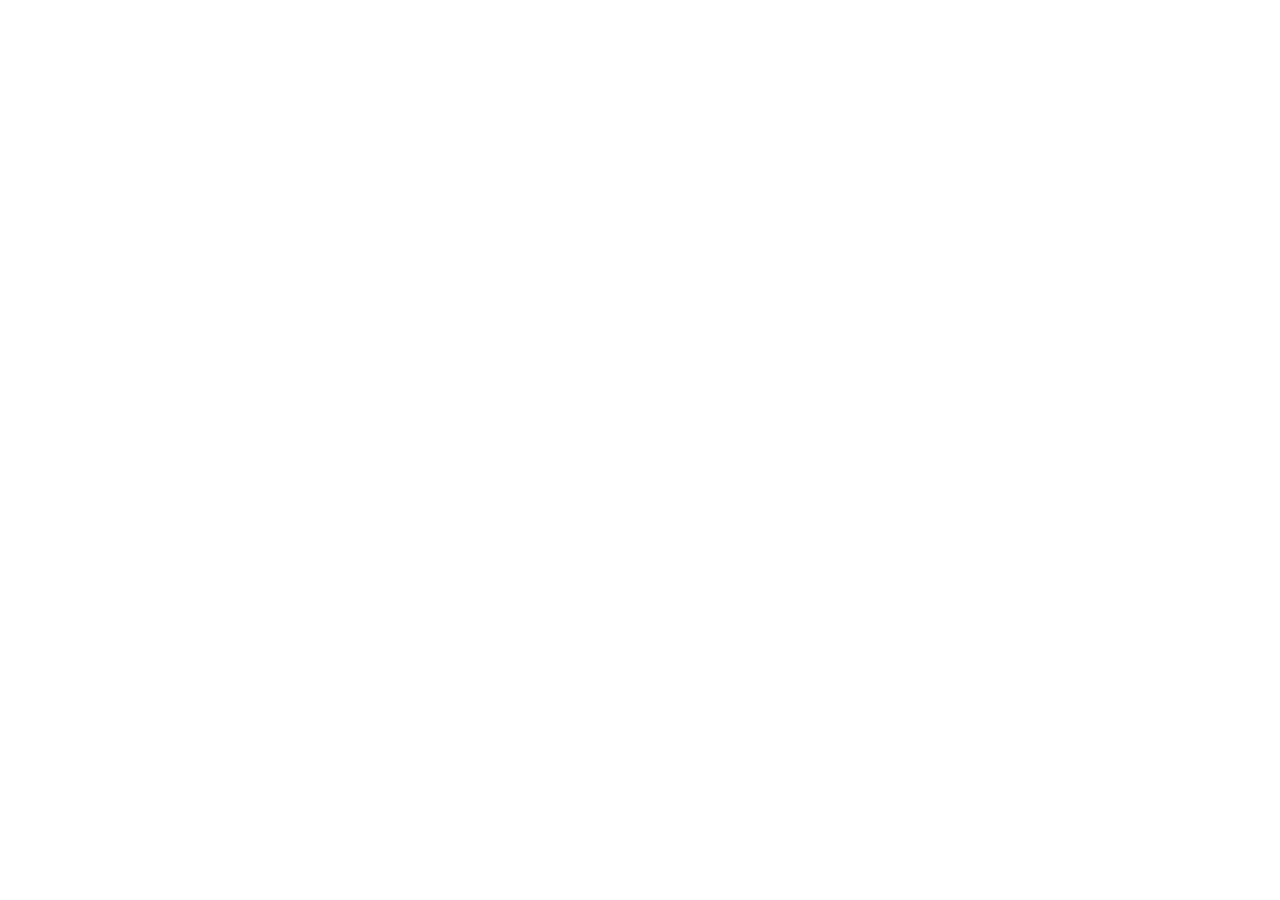
==== index.html @ 61bdd254 "Create index.html" ====
<!DOCTYPE html>
<html lang="en">
<head>
  <meta charset="UTF-8">
  <meta name="viewport" content="width=device-width, initial-scale=1.0">
  <title>Natalia Tereshchenko Portfolio</title>
  
  <!-- React + ReactDOM -->
  <script src="https://unpkg.com/react@18/umd/react.development.js" crossorigin></script>
  <script src="https://unpkg.com/react-dom@18/umd/react-dom.development.js" crossorigin></script>

  <!-- Babel для JSX -->
  <script src="https://unpkg.com/@babel/standalone/babel.min.js"></script>

  <!-- Tailwind -->
  <script src="https://cdn.tailwindcss.com"></script>

  <!-- Шрифт -->
  <link href="https://fonts.googleapis.com/css2?family=Orbitron:wght@700&display=swap" rel="stylesheet">
</head>
<body class="bg-black text-white">
  <div id="root"></div>

  <script type="text/babel">
    const { useState } = React;

    const portfolioData = {
      hero: {
        title: "Natalia",
        videoUrl: "", // можна вставити свій mp4 файл або залишити пустим
        description: "Junior AI Specialist | Prompt Engineer | Digital Content Creator"
      },
      featuredProjects: [
        {
          id: "ai-images",
          title: "AI Image Creation",
          description: "Created 50+ AI-generated images for Instagram and Threads.",
          posterUrl: "https://placehold.co/200x300", // заміни на своє
          details: "Produced visuals with MidJourney and OpenArt.ai."
        }
      ],
      contact: [
        {
          id: "email",
          title: "Email",
          description: "nata160589@gmail.com",
          link: "mailto:nata160589@gmail.com"
        },
        {
          id: "telegram",
          title: "Telegram",
          description: "@NaTa30LiA",
          link: "https://t.me/NaTa30LiA"
        },
        {
          id: "github",
          title: "GitHub",
          description: "Мій репозиторій з проектами",
          link: "https://github.com/naTa160589/natalia-tereshchenko-portfolio"
        }
      ]
    };

    const Poster = ({ item, onClick }) => (
      <div
        className="relative w-48 h-72 mx-2 cursor-pointer transform hover:scale-105 transition-transform duration-300"
        onClick={() => onClick(item)}
      >
        <img src={item.posterUrl} alt={item.title} className="w-full h-full object-cover rounded-lg border-2 border-cyan-400" />
        <div className="absolute bottom-0 w-full bg-black bg-opacity-70 text-cyan-400 text-center py-2 font-['Orbitron'] text-sm">
          {item.title}
        </div>
      </div>
    );

    const ProjectPopup = ({ item, onClose }) => (
      <div className="fixed inset-0 bg-black bg-opacity-75 flex items-center justify-center z-50">
        <div className="bg-gray-900 p-6 rounded-lg w-11/12 md:w-1/2 text-white relative">
          <button onClick={onClose} className="absolute top-4 right-4 text-2xl text-cyan-400">×</button>
          <h2 className="text-2xl font-['Orbitron'] text-cyan-400 mb-4">{item.title}</h2>
          <p className="mb-4 text-gray-300">{item.description}</p>
          {item.details && <p className="mb-4 text-gray-400">{item.details}</p>}
          {item.link && (
            <a href={item.link} className="text-cyan-400 underline font-bold" target="_blank" rel="noopener noreferrer">
              Visit
            </a>
          )}
        </div>
      </div>
    );

    const Portfolio = () => {
      const [selectedItem, setSelectedItem] = useState(null);
      const [data] = useState(portfolioData);

      return (
        <div>
          {/* Hero */}
          <div className="h-screen flex items-center justify-center bg-gradient-to-b from-gray-900 to-black">
            <div className="text-center">
              <h1 className="text-5xl md:text-7xl font-['Orbitron'] text-cyan-400 drop-shadow-lg">
                {data.hero.title}
              </h1>
              <p className="text-xl md:text-2xl mt-4 text-gray-300">{data.hero.description}</p>
            </div>
          </div>

          {/* Featured */}
          <div className="py-8 px-4">
            <h2 className="text-3xl font-['Orbitron'] text-cyan-400 mb-4">Featured Projects</h2>
            <div className="flex overflow-x-auto pb-4">
              {data.featuredProjects.map(item => (
                <Poster key={item.id} item={item} onClick={setSelectedItem} />
              ))}
            </div>
          </div>

          {/* Contacts */}
          <div className="py-8 px-4 bg-gray-900">
            <h2 className="text-3xl font-['Orbitron'] text-cyan-400 mb-4">Contact Me</h2>
            <div className="flex overflow-x-auto pb-4">
              {data.contact.map(item => (
                <Poster key={item.id} item={item} onClick={setSelectedItem} />
              ))}
            </div>
          </div>

          {/* Popup */}
          {selectedItem && <ProjectPopup item={selectedItem} onClose={() => setSelectedItem(null)} />}
        </div>
      );
    };

    ReactDOM.createRoot(document.getElementById("root")).render(<Portfolio />);
  </script>
</body>
</html>
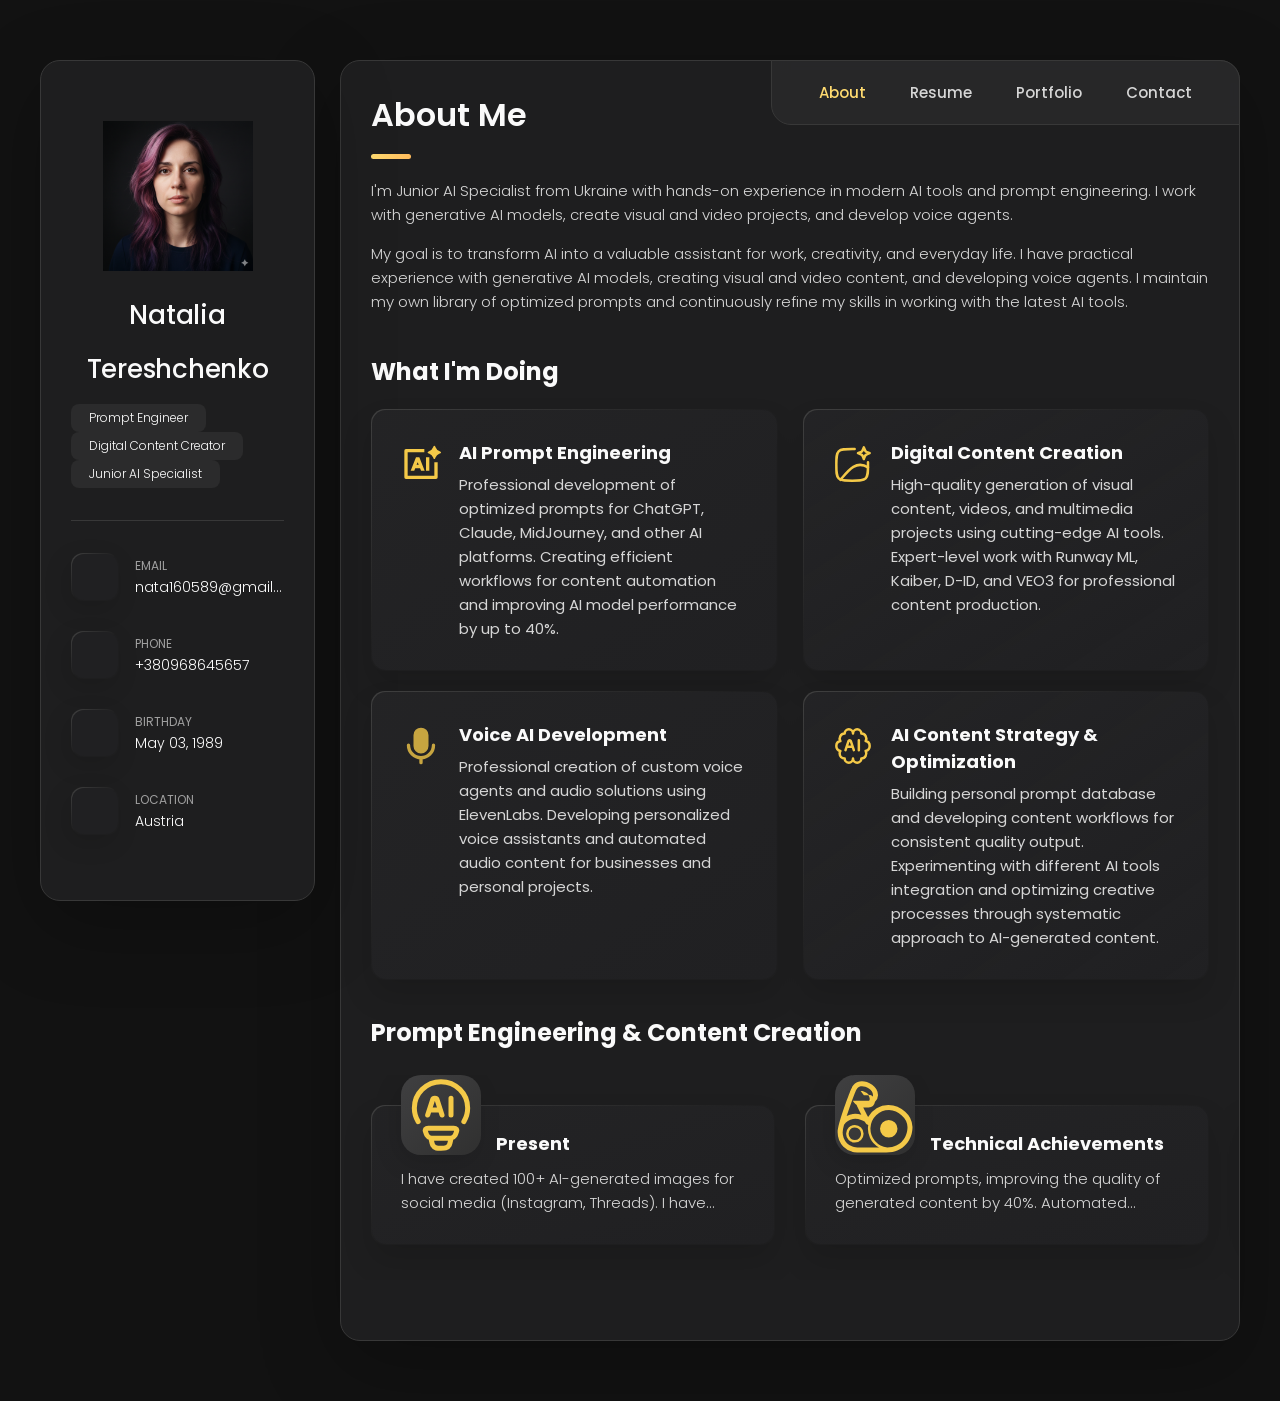
==== commit 512ac42b: "Add files via upload" ====
--- a/index.html
+++ b/index.html
@@ -1,137 +1,895 @@
 <!DOCTYPE html>
 <html lang="en">
+
 <head>
   <meta charset="UTF-8">
+  <meta http-equiv="X-UA-Compatible" content="IE=edge">
   <meta name="viewport" content="width=device-width, initial-scale=1.0">
-  <title>Natalia Tereshchenko Portfolio</title>
-  
-  <!-- React + ReactDOM -->
-  <script src="https://unpkg.com/react@18/umd/react.development.js" crossorigin></script>
-  <script src="https://unpkg.com/react-dom@18/umd/react-dom.development.js" crossorigin></script>
-
-  <!-- Babel для JSX -->
-  <script src="https://unpkg.com/@babel/standalone/babel.min.js"></script>
-
-  <!-- Tailwind -->
-  <script src="https://cdn.tailwindcss.com"></script>
-
-  <!-- Шрифт -->
-  <link href="https://fonts.googleapis.com/css2?family=Orbitron:wght@700&display=swap" rel="stylesheet">
+  <title>vCard - Personal Portfolio</title>
+
+  <!--
+    - favicon
+  -->
+  <link rel="shortcut icon" href="./assets/images/logo.ico" type="image/x-icon">
+
+  <!--
+    - custom css link
+  -->
+  <link rel="stylesheet" href="./assets/css/style.css">
+
+  <!--
+    - google font link
+  -->
+  <link rel="preconnect" href="https://fonts.googleapis.com">
+  <link rel="preconnect" href="https://fonts.gstatic.com" crossorigin>
+  <link href="https://fonts.googleapis.com/css2?family=Poppins:wght@300;400;500;600&display=swap" rel="stylesheet">
 </head>
-<body class="bg-black text-white">
-  <div id="root"></div>
-
-  <script type="text/babel">
-    const { useState } = React;
-
-    const portfolioData = {
-      hero: {
-        title: "Natalia",
-        videoUrl: "", // можна вставити свій mp4 файл або залишити пустим
-        description: "Junior AI Specialist | Prompt Engineer | Digital Content Creator"
-      },
-      featuredProjects: [
-        {
-          id: "ai-images",
-          title: "AI Image Creation",
-          description: "Created 50+ AI-generated images for Instagram and Threads.",
-          posterUrl: "https://placehold.co/200x300", // заміни на своє
-          details: "Produced visuals with MidJourney and OpenArt.ai."
+
+<body>
+
+  <!--
+    - #MAIN
+  -->
+
+  <main>
+
+    <!--
+      - #SIDEBAR
+    -->
+
+    <aside class="sidebar" data-sidebar>
+
+      <div class="sidebar-info">
+
+        <figure class="avatar-box">
+          <img src="./assets/images/my-avatar.png" alt="Richard hanrick" width="80">
+        </figure>
+
+        <div class="info-content">
+          <h1 class="name" title="Natalia Tereshchenko">Natalia</h1>
+
+        <h1 class="name" title="Natalia Tereshchenko">Tereshchenko</h1>
+
+          <p class="title" style="display: inline-block; margin-right: 20px;">Prompt Engineer</p>
+          <p class="title" style="display: inline-block; margin-right: 20px;">Digital Content Creator</p>
+          <p class="title" style="display: inline-block; margin-right: 20px;">Junior AI Specialist</p>
+        </div>
+
+        <button class="info_more-btn" data-sidebar-btn>
+          <span>Show Contacts</span>
+
+          <ion-icon name="chevron-down"></ion-icon>
+        </button>
+
+      </div>
+
+      <div class="sidebar-info_more">
+
+        <div class="separator"></div>
+
+        <ul class="contacts-list">
+
+          <li class="contact-item">
+
+            <div class="icon-box">
+              <ion-icon name="mail-outline"></ion-icon>
+            </div>
+
+            <div class="contact-info">
+              <p class="contact-title">Email</p>
+
+              <a href="mailto:richard@example.com" class="contact-link">nata160589@gmail.com</a>
+            </div>
+
+          </li>
+
+          <li class="contact-item">
+
+            <div class="icon-box">
+              <ion-icon name="phone-portrait-outline"></ion-icon>
+            </div>
+
+            <div class="contact-info">
+              <p class="contact-title">Phone</p>
+
+              <a href="tel:+12133522795" class="contact-link">+380968645657</a>
+            </div>
+
+          </li>
+
+          <li class="contact-item">
+
+            <div class="icon-box">
+              <ion-icon name="calendar-outline"></ion-icon>
+            </div>
+
+            <div class="contact-info">
+              <p class="contact-title">Birthday</p>
+
+              <time datetime="1982-06-23">May 03, 1989</time>
+            </div>
+
+          </li>
+
+          <li class="contact-item">
+
+            <div class="icon-box">
+              <ion-icon name="location-outline"></ion-icon>
+            </div>
+
+            <div class="contact-info">
+              <p class="contact-title">Location</p>
+
+              <address>Austria</address>
+            </div>
+
+          </li>
+
+        </ul>
+
+        <div class="separator"></div>
+
+        <ul class="social-list">
+
+          <li class="social-item">
+            <a href="https://github.com/naTa160589/natalia-tereshchenko-portfolio" class="social-link" target="_blank">
+              <ion-icon name="logo-github"></ion-icon>
+            </a>
+          </li>
+
+          <li class="social-item">
+            <a href="https://linkedin.com/in/наталя-терещенко-1672b929a" class="social-link" target="_blank">
+              <ion-icon name="logo-linkedin"></ion-icon>
+            </a>
+          </li>
+
+          <li class="social-item">
+            <a href="https://www.instagram.com/natasha180572/?hl=uk" class="social-link" target="_blank">
+              <ion-icon name="logo-instagram"></ion-icon>
+            </a>
+          </li>
+
+        </ul>
+
+      </div>
+
+    </aside>
+
+
+
+
+
+    <!--
+      - #main-content
+    -->
+
+    <div class="main-content">
+
+      <!--
+        - #NAVBAR
+      -->
+
+      <nav class="navbar">
+
+        <ul class="navbar-list">
+
+          <li class="navbar-item">
+            <button class="navbar-link  active" data-nav-link>About</button>
+          </li>
+
+          <li class="navbar-item">
+            <button class="navbar-link" data-nav-link>Resume</button>
+          </li>
+
+          <li class="navbar-item">
+            <button class="navbar-link" data-nav-link>Portfolio</button>
+          </li>
+
+          <li class="navbar-item">
+            <button class="navbar-link" data-nav-link>Contact</button>
+          </li>
+
+        </ul>
+
+      </nav>
+
+
+
+
+
+      <!--
+        - #ABOUT
+      -->
+
+      <article class="about  active" data-page="about">
+
+        <header>
+          <h2 class="h2 article-title">About me</h2>
+        </header>
+
+        <section class="about-text">
+          <p>
+            I'm Junior AI Specialist from Ukraine with hands-on experience in modern AI tools and prompt engineering.
+            I work with generative AI models, create visual and video projects, and develop voice agents.
+          </p>
+
+          <p>
+            My goal is to transform AI into a valuable assistant for work, creativity, and everyday life.
+            I have practical experience with generative AI models, creating visual and video content, 
+            and developing voice agents.
+            I maintain my own library of optimized prompts and continuously refine my skills in working with the latest AI tools.
+          </p>
+        </section>
+
+
+        <!--
+          - service
+        -->
+
+        <section class="service">
+
+          <h3 class="h3 service-title">What i'm doing</h3>
+
+          <ul class="service-list">
+
+            <li class="service-item">
+
+              <div class="service-icon-box">
+                <img src="./assets/images/ai-generate-2.svg
+                " alt="design icon" width="40">
+              </div>
+
+              <div class="service-content-box">
+                <h4 class="h4 service-item-title">AI Prompt Engineering</h4>
+
+                <p class="service-item-text">
+                  Professional development of optimized prompts for ChatGPT, 
+                  Claude, MidJourney, and other AI platforms. 
+                  Creating efficient workflows for content automation 
+                  and improving AI model performance by up to 40%.
+                </p>
+              </div>
+
+            </li>
+
+            <li class="service-item">
+
+              <div class="service-icon-box">
+                <img src="./assets/images/ai-image.svg" alt="ph:cpu icon" width="40">
+              </div>  
+              <!--
+          - nado
+        -->
+
+              <div class="service-content-box">
+                <h4 class="h4 service-item-title">Digital Content Creation</h4>
+
+                <p class="service-item-text">
+                  High-quality generation of visual content, videos, 
+                  and multimedia projects using cutting-edge AI tools. 
+                  Expert-level work with Runway ML, Kaiber, D-ID, 
+                  and VEO3 for professional content production.
+                </p>
+              </div>
+
+            </li>
+
+            <li class="service-item">
+
+              <div class="service-icon-box">
+                <img src="./assets/images/voice.svg" alt="Voice icon" width="40">
+              </div>
+
+              <div class="service-content-box">
+                <h4 class="h4 service-item-title">Voice AI Development</h4>
+
+                <p class="service-item-text">
+                  Professional creation of custom voice agents and 
+                  audio solutions using ElevenLabs. 
+                  Developing personalized voice assistants and
+                   automated audio content for businesses and personal projects.
+                </p>
+              </div>
+
+            </li>
+
+            <li class="service-item">
+
+              <div class="service-icon-box">
+                <img src="./assets/images/ai-brain-03.svg" alt="camera icon" width="40">
+              </div>
+
+              <div class="service-content-box">
+                <h4 class="h4 service-item-title">AI Content Strategy & Optimization</h4>
+
+                <p class="service-item-text">
+                  Building personal prompt database and developing content workflows 
+                  for consistent quality output. Experimenting with different 
+                  AI tools integration and optimizing creative processes 
+                  through systematic approach to AI-generated content.
+                </p>
+              </div>
+
+            </li>
+
+          </ul>
+
+        </section>
+
+
+        <!--
+          - testimonials
+        -->
+
+        <section class="testimonials">
+
+          <h3 class="h3 testimonials-title">Prompt Engineering & Content Creation</h3>
+
+          <ul class="testimonials-list has-scrollbar">
+
+            <li class="testimonials-item">
+              <div class="content-card" data-testimonials-item>
+
+                <figure class="testimonials-avatar-box">
+                  <img src="./assets/images/ai-innovation-02.svg" alt="Present" width="60" data-testimonials-avatar>
+                </figure>
+
+                <h4 class="h4 testimonials-item-title" data-testimonials-title>Present</h4>
+
+                <div class="testimonials-text" data-testimonials-text>
+                  <p>
+                    I have created 100+ AI-generated images for social media (Instagram, Threads).
+                    I have developed 10+ video projects using OpenArt.ai, Runway, and VEO3.
+                    I have worked on experimental projects such as realistic photo animation with D-ID, Heygen, and Runway.
+                    I have built 5+ personalized voice assistants with ElevenLabs.
+                    I have organized a structured library of 50+ optimized prompts for various purposes.
+                  </p>
+                </div>
+
+              </div>
+            </li>
+
+            <li class="testimonials-item">
+              <div class="content-card" data-testimonials-item>
+
+                <figure class="testimonials-avatar-box">
+                  <img src="./assets/images/mechanical-arm.svg" alt="Technical Achievements" width="60" data-testimonials-avatar>
+                </figure>
+
+                <h4 class="h4 testimonials-item-title" data-testimonials-title>Technical Achievements</h4>
+
+                <div class="testimonials-text" data-testimonials-text>
+                  <p>
+                    Optimized prompts, improving the quality of generated content by 40%.
+                    Automated content creation processes, reducing production time by 60%.
+                    Developed a workflow for large-scale visual content production.
+                  </p>
+                </div>
+
+              </div>
+            </li>
+
+            <li class="testimonials-item">
+              <div class="content-card" data-testimonials-item>
+
+                <figure class="testimonials-avatar-box">
+                  <img src="./assets/images/key-minimalistic-square-linear.svg" alt="Key Achievements" width="60" data-testimonials-avatar>
+                </figure>
+
+                <h4 class="h4 testimonials-item-title" data-testimonials-title>Key Achievements</h4>
+
+                <div class="testimonials-text" data-testimonials-text>
+                  <p>
+                    Built a personal AI portfolio with a full development cycle on GitHub.
+                    Mastered 15+ AI tools for multimedia content generation.
+                    Successfully completed courses in Prompt Engineering and AI.
+                    Improved productivity by designing a daily AI workflow (1–2 hours per day).
+                    Developed expertise in creating high-quality content for digital platforms.
+                  </p>
+                </div>
+
+              </div>
+            </li>
+
+            
+   <!--
+          - testimonials modal
+        -->
+
+        <div class="modal-container" data-modal-container>
+
+          <div class="overlay" data-overlay></div>
+
+          <section class="testimonials-modal">
+
+            <button class="modal-close-btn" data-modal-close-btn>
+              <ion-icon name="close-outline"></ion-icon>
+            </button>
+
+            <div class="modal-img-wrapper">
+              <figure class="modal-avatar-box">
+                <img src="./assets/images/avatar-1.png" alt="Daniel lewis" width="80" data-modal-img>
+              </figure>
+
+            </div>
+
+            <div class="modal-content">
+
+              <h4 class="h3 modal-title" data-modal-title>Daniel lewis</h4>
+
+              <time datetime="2025-06-11">27 September, 2025</time>
+
+              <div data-modal-text>
+                <p>
+                  Richard was hired to create a corporate identity. We were very pleased with the work done. She has a
+                  lot of experience
+                  and is very concerned about the needs of client. Lorem ipsum dolor sit amet, ullamcous cididt
+                  consectetur adipiscing
+                  elit, seds do et eiusmod tempor incididunt ut laborels dolore magnarels alia.
+                </p>
+              </div>
+
+            </div>
+
+          </section>
+
+        </div>
+        <!--
+          - clients
+        -->
+
+
+      </article>
+
+
+
+
+
+      <!--
+        - #RESUME
+      -->
+
+      <article class="resume" data-page="resume">
+
+        <header>
+          <h2 class="h2 article-title">Resume</h2>
+        </header>
+
+        <section class="timeline">
+
+          <div class="title-wrapper">
+            <div class="icon-box">
+              <ion-icon name="book-outline"></ion-icon>
+            </div>
+
+            <h3 class="h3">Education</h3>
+          </div>
+
+          <ol class="timeline-list">
+
+            <li class="timeline-item">
+
+              <h4 class="h4 timeline-item-title">Zaporizhzhia National University</h4>
+
+              <span>23.12.2023</span>
+
+              <p class="timeline-text">
+                Accountind and taxation
+              </p>
+
+            </li>
+
+            <li class="timeline-item">
+
+              <h4 class="h4 timeline-item-title">Zaporizhzhia National University</h4>
+
+              <span>23.12.2023</span>
+
+              <p class="timeline-text">
+                Master's
+                Accountind and taxation
+              </p>
+
+            </li>
+
+            <li class="timeline-item">
+
+              <h4 class="h4 timeline-item-title">Beetroot Academy</h4>
+
+              <span>22.10.2023</span>
+
+              <p class="timeline-text">
+                successfully completed the course
+                QA manual
+              </p>
+
+            </li>
+
+          </ol>
+
+        </section>
+
+        <section class="timeline">
+
+          <div class="title-wrapper">
+            <div class="icon-box">
+              <ion-icon name="book-outline"></ion-icon>
+            </div>
+
+            <h3 class="h3">Experience</h3>
+          </div>
+
+          <ol class="timeline-list">
+
+            <li class="timeline-item">
+
+              <h4 class="h4 timeline-item-title">Junior AI Specialist </h4>
+
+              <span>2025 — Present</span>
+
+              <p class="timeline-text">
+               Junior AI Specialist .
+              </p>
+
+            </li>
+
+          </ol>
+
+        </section>
+
+        <section class="skill">
+
+          <h3 class="h3 skills-title">My skills</h3>
+
+          <ul class="skills-list content-card">
+
+            <li class="skills-item">
+
+              <div class="title-wrapper">
+                <h5 class="h5">AI Prompt Engineering</h5>
+                <data value="80">70%</data>
+              </div>
+
+              <div class="skill-progress-bg">
+                <div class="skill-progress-fill" style="width: 80%;"></div>
+              </div>
+
+            </li>
+
+            <li class="skills-item">
+
+              <div class="title-wrapper">
+                <h5 class="h5">Content Creation</h5>
+                <data value="70">75%</data>
+              </div>
+
+              <div class="skill-progress-bg">
+                <div class="skill-progress-fill" style="width: 70%;"></div>
+              </div>
+
+            </li>
+
+            <li class="skills-item">
+
+              <div class="title-wrapper">
+                <h5 class="h5">Voice AI Development</h5>
+                <data value="90">65%</data>
+              </div>
+
+              <div class="skill-progress-bg">
+                <div class="skill-progress-fill" style="width: 90%;"></div>
+              </div>
+
+            </li>
+
+            <li class="skills-item">
+
+              <div class="title-wrapper">
+                <h5 class="h5">Digital Design</h5>
+                <data value="50">50%</data>
+              </div>
+
+              <div class="skill-progress-bg">
+                <div class="skill-progress-fill" style="width: 50%;"></div>
+              </div>
+
+            </li>
+
+          </ul>
+
+        </section>
+
+      </article>
+
+
+
+
+
+      <!--
+        - #PORTFOLIO
+      -->
+
+      <article class="portfolio" data-page="portfolio">
+
+        
+
+            <li class="filter-item">
+              <button>MY WORKS</button>
+            </li>
+
+        
+          </ul>
+
+          <div class="filter-select-box">
+
+            <button class="filter-select" data-select>
+
+              <div class="select-value" data-selecct-value>Select category</div>
+
+              <div class="select-icon">
+                <ion-icon name="chevron-down"></ion-icon>
+              
+
+            </button>
+
+            
+
+          </div>
+
+          <ul class="project-list">
+
+           <li class="project-item active" data-filter-item data-category="AI Photo">
+  <a href="https://drive.google.com/drive/folders/13F8Ie6VrntmXqCB8g7lSoMMgyoDs6QFp?usp=sharing" 
+     target="_blank" 
+     style="text-decoration: none; color: inherit; display: block;">
+    <figure class="project-img">
+      <div class="project-item-icon-box">
+        <ion-icon name="eye-outline"></ion-icon>
+      </div>
+      <img src="./assets/images/photo-1.png" alt="finance" loading="lazy" style="cursor: pointer;">
+    </figure>
+
+  </a>
+</li>
+
+            
+
+            <li class="project-item active" data-filter-item data-category="web design">
+  <a href="https://drive.google.com/drive/folders/1ds52sO8-rS2fONgGfqepkRtMyznm6nje?usp=sharing" 
+     target="_blank" 
+     style="text-decoration: none; color: inherit; display: block;">
+    <figure class="project-img">
+      <div class="project-item-icon-box">
+        <ion-icon name="eye-outline"></ion-icon>
+      </div>
+      <img src="./assets/images/AI Video-1.png" alt="fundo" loading="lazy" style="cursor: pointer;">
+    </figure>
+    
+  </a>
+</li>
+
+            <li class="project-item active" data-filter-item data-category="voices">
+  <a href="https://elevenlabs.io/app/talk-to?agent_id=agent_5701k48ewg0keb2tvv23xv8twcph" 
+     target="_blank" 
+     style="text-decoration: none; color: inherit; display: block;">
+    <figure class="project-img">
+      <div class="project-item-icon-box">
+        <ion-icon name="eye-outline"></ion-icon>
+      </div>
+      <img src="./assets/images/project-4.png" alt="brawlhalla" loading="lazy" style="cursor: pointer;">
+    </figure>
+    
+  </a>
+</li>
+
+                                 
+
+           <li class="project-item active" data-filter-item data-category="voices">
+  <a href="https://drive.google.com/drive/folders/1ETLnKiXlUEuAIlnDzjCcuPjKBh1drAJK?usp=sharing" 
+     target="_blank" 
+     style="text-decoration: none; color: inherit; display: block;">
+    <figure class="project-img">
+      <div class="project-item-icon-box">
+        <ion-icon name="eye-outline"></ion-icon>
+      </div>
+      <img src="./assets/images/project-8.png" alt="task manager" loading="lazy" style="cursor: pointer;">
+    </figure>
+    
+  </a>
+</li>
+
+            <li class="project-item active" data-filter-item data-category="Other">
+               <span style="cursor: default; pointer-events: none; display: block;">
+
+                 <figure class="project-img" style="cursor: default;">
+                   <img src="./assets/images/Other-1.png" alt="arrival" loading="lazy" 
+                    style="cursor: default; pointer-events: none;">
+
+                 </figure>
+               
+              </span>
+            </li>
+
+          </ul>
+
+        </section>
+
+      </article>
+
+
+
+
+
+      <!--
+        - #CONTACT
+      -->
+
+      <article class="contact" data-page="contact">
+
+  <header>
+    <h2 class="h2 article-title">Contact</h2>
+  </header>
+
+  <section class="contact-info">
+    <h3 class="h3 contact-title">Get in Touch</h3>
+    
+    <ul class="contact-list">
+      <li class="contact-item">
+        <div class="icon-box">
+          <ion-icon name="mail-outline"></ion-icon>
+        </div>
+        <div class="contact-content">
+          <p class="contact-title">Email</p>
+          <a href="mailto:nata160589@gmail.com" class="contact-link">nata160589@gmail.com</a>
+        </div>
+      </li>
+
+      <li class="contact-item">
+        <div class="icon-box">
+          <ion-icon name="paper-plane-outline"></ion-icon>
+        </div>
+        <div class="contact-content">
+          <p class="contact-title">Telegram</p>
+          <a href="https://t.me/NaTa30LiA" class="contact-link" target="_blank">@NaTa30LiA</a>
+        </div>
+      </li>
+
+      <li class="contact-item">
+        <div class="icon-box">
+          <ion-icon name="logo-github"></ion-icon>
+        </div>
+        <div class="contact-content">
+          <p class="contact-title">GitHub</p>
+          <a href="https://github.com/naTa160589/natalia-tereshchenko-portfolio" class="contact-link" target="_blank">
+            Мій репозиторій з проектами
+          </a>
+        </div>
+      </li>
+    </ul>
+  </section>
+
+  <section class="contact-form">
+    <h3 class="h3 form-title">Contact Form</h3>
+
+    <form class="form" data-form id="contact-form">
+        <div class="input-wrapper">
+            <input type="text" name="fullname" class="form-input" placeholder="Full name" required>
+            <input type="email" name="email" class="form-input" placeholder="Email address" required>
+        </div>
+
+        <textarea name="message" class="form-input" placeholder="Your Message" required></textarea>
+
+        <button class="form-btn" type="submit">
+            <ion-icon name="paper-plane"></ion-icon>
+            <span>Send Message</span>
+        </button>
+    </form>
+</section>
+
+<style>
+/* Стилі для підсвітки форми */
+.form-input:focus {
+    outline: none;
+    border-color: #f4c948 !important;
+    box-shadow: 0 0 5px #f4c948 !important;
+}
+
+.form-input:invalid:focus {
+    border-color: #f4c948 !important;
+    box-shadow: 0 0 5px #f4c948 !important;
+}
+
+.form-input:required:valid {
+    border-color: #28a745 !important;
+}
+
+/* Стилі для кнопки */
+.form-btn {
+    background-color: #f4c948 !important;
+    color: #000 !important;
+    border: none !important;
+}
+
+.form-btn:hover {
+    background-color: #e6b800 !important;
+    transform: translateY(-2px);
+}
+
+.form-btn:disabled {
+    background-color: #cccccc !important;
+    cursor: not-allowed;
+}
+</style>
+
+<script>
+// Налаштування Telegram
+const TELEGRAM_BOT_TOKEN = '7994753536:AAGiJmPyTvOkTVIV0AkAhlAXhH3oVtbSFNI'; // ваш токен
+const TELEGRAM_CHAT_ID = '940425506'; // ваш chat ID  ← ОСЬ ТУТ ВСТАВТЕ ВАШЕ ЧИСЛО!
+
+document.getElementById('contact-form').addEventListener('submit', async function(e) {
+    e.preventDefault();
+    
+    const submitBtn = this.querySelector('.form-btn');
+    submitBtn.innerHTML = '<span>Відправка...</span>';
+    submitBtn.disabled = true;
+    
+    const formData = new FormData(this);
+    const message = `
+📧 Нова заявка з сайту:
+
+👤 Ім'я: ${formData.get('fullname')}
+📩 Email: ${formData.get('email')}
+💬 Повідомлення: ${formData.get('message')}
+    `;
+    
+    try {
+        const response = await fetch(`https://api.telegram.org/bot${TELEGRAM_BOT_TOKEN}/sendMessage`, {
+            method: 'POST',
+            headers: {'Content-Type': 'application/json'},
+            body: JSON.stringify({
+                chat_id: TELEGRAM_CHAT_ID,
+                text: message
+            })
+        });
+        
+        const data = await response.json();
+        
+        if (data.ok) {
+            alert('✅ Message sent!');
+            this.reset();
+        } else {
+            throw new Error('Sending error');
         }
-      ],
-      contact: [
-        {
-          id: "email",
-          title: "Email",
-          description: "nata160589@gmail.com",
-          link: "mailto:nata160589@gmail.com"
-        },
-        {
-          id: "telegram",
-          title: "Telegram",
-          description: "@NaTa30LiA",
-          link: "https://t.me/NaTa30LiA"
-        },
-        {
-          id: "github",
-          title: "GitHub",
-          description: "Мій репозиторій з проектами",
-          link: "https://github.com/naTa160589/natalia-tereshchenko-portfolio"
-        }
-      ]
-    };
-
-    const Poster = ({ item, onClick }) => (
-      <div
-        className="relative w-48 h-72 mx-2 cursor-pointer transform hover:scale-105 transition-transform duration-300"
-        onClick={() => onClick(item)}
-      >
-        <img src={item.posterUrl} alt={item.title} className="w-full h-full object-cover rounded-lg border-2 border-cyan-400" />
-        <div className="absolute bottom-0 w-full bg-black bg-opacity-70 text-cyan-400 text-center py-2 font-['Orbitron'] text-sm">
-          {item.title}
-        </div>
-      </div>
-    );
-
-    const ProjectPopup = ({ item, onClose }) => (
-      <div className="fixed inset-0 bg-black bg-opacity-75 flex items-center justify-center z-50">
-        <div className="bg-gray-900 p-6 rounded-lg w-11/12 md:w-1/2 text-white relative">
-          <button onClick={onClose} className="absolute top-4 right-4 text-2xl text-cyan-400">×</button>
-          <h2 className="text-2xl font-['Orbitron'] text-cyan-400 mb-4">{item.title}</h2>
-          <p className="mb-4 text-gray-300">{item.description}</p>
-          {item.details && <p className="mb-4 text-gray-400">{item.details}</p>}
-          {item.link && (
-            <a href={item.link} className="text-cyan-400 underline font-bold" target="_blank" rel="noopener noreferrer">
-              Visit
-            </a>
-          )}
-        </div>
-      </div>
-    );
-
-    const Portfolio = () => {
-      const [selectedItem, setSelectedItem] = useState(null);
-      const [data] = useState(portfolioData);
-
-      return (
-        <div>
-          {/* Hero */}
-          <div className="h-screen flex items-center justify-center bg-gradient-to-b from-gray-900 to-black">
-            <div className="text-center">
-              <h1 className="text-5xl md:text-7xl font-['Orbitron'] text-cyan-400 drop-shadow-lg">
-                {data.hero.title}
-              </h1>
-              <p className="text-xl md:text-2xl mt-4 text-gray-300">{data.hero.description}</p>
-            </div>
-          </div>
-
-          {/* Featured */}
-          <div className="py-8 px-4">
-            <h2 className="text-3xl font-['Orbitron'] text-cyan-400 mb-4">Featured Projects</h2>
-            <div className="flex overflow-x-auto pb-4">
-              {data.featuredProjects.map(item => (
-                <Poster key={item.id} item={item} onClick={setSelectedItem} />
-              ))}
-            </div>
-          </div>
-
-          {/* Contacts */}
-          <div className="py-8 px-4 bg-gray-900">
-            <h2 className="text-3xl font-['Orbitron'] text-cyan-400 mb-4">Contact Me</h2>
-            <div className="flex overflow-x-auto pb-4">
-              {data.contact.map(item => (
-                <Poster key={item.id} item={item} onClick={setSelectedItem} />
-              ))}
-            </div>
-          </div>
-
-          {/* Popup */}
-          {selectedItem && <ProjectPopup item={selectedItem} onClose={() => setSelectedItem(null)} />}
-        </div>
-      );
-    };
-
-    ReactDOM.createRoot(document.getElementById("root")).render(<Portfolio />);
-  </script>
+    } catch (error) {
+        alert('❌ Sending error. Please try again.');
+    } finally {
+        submitBtn.innerHTML = '<ion-icon name="paper-plane"></ion-icon><span>Send Message</span>';
+        submitBtn.disabled = false;
+    }
+});
+</script>
+
+      </article>
+
+    </div>
+
+  </main>
+
+
+
+
+
+
+  <!--
+    - custom js link
+  -->
+  <script src="./assets/js/script.js"></script>
+
+  <!--
+    - ionicon link
+  -->
+  <script type="module" src="https://unpkg.com/ionicons@5.5.2/dist/ionicons/ionicons.esm.js"></script>
+  <script nomodule src="https://unpkg.com/ionicons@5.5.2/dist/ionicons/ionicons.js"></script>
+
 </body>
-</html>
+</html>
--- a/assets/css/style.css
+++ b/assets/css/style.css
@@ -0,0 +1,1882 @@
+/*-----------------------------------*\
+  #style.css
+\*-----------------------------------*/
+
+
+/**
+ * copyright 2022 @codewithsadee
+ */
+
+
+
+
+
+/*-----------------------------------*\
+  #CUSTOM PROPERTY
+\*-----------------------------------*/
+
+:root {
+
+  /**
+   * colors
+   */
+
+  /* gradient */
+
+  --bg-gradient-onyx: linear-gradient(
+    to bottom right, 
+    hsl(240, 1%, 25%) 3%, 
+    hsl(0, 0%, 19%) 97%
+  );
+  --bg-gradient-jet: linear-gradient(
+    to bottom right, 
+    hsla(240, 1%, 18%, 0.251) 0%, 
+    hsla(240, 2%, 11%, 0) 100%
+  ), hsl(240, 2%, 13%);
+  --bg-gradient-yellow-1: linear-gradient(
+    to bottom right, 
+    hsl(45, 100%, 71%) 0%, 
+    hsla(36, 100%, 69%, 0) 50%
+  );
+  --bg-gradient-yellow-2: linear-gradient(
+    135deg, 
+    hsla(45, 100%, 71%, 0.251) 0%, 
+    hsla(35, 100%, 68%, 0) 59.86%
+  ), hsl(240, 2%, 13%);
+  --border-gradient-onyx: linear-gradient(
+    to bottom right, 
+    hsl(0, 0%, 25%) 0%, 
+    hsla(0, 0%, 25%, 0) 50%
+  );
+  --text-gradient-yellow: linear-gradient(
+    to right, 
+    hsl(45, 100%, 72%), 
+    hsl(35, 100%, 68%)
+  );
+
+  /* solid */
+
+  --jet: hsl(0, 0%, 22%);
+  --onyx: hsl(240, 1%, 17%);
+  --eerie-black-1: hsl(240, 2%, 13%);
+  --eerie-black-2: hsl(240, 2%, 12%);
+  --smoky-black: hsl(0, 0%, 7%);
+  --white-1: hsl(0, 0%, 100%);
+  --white-2: hsl(0, 0%, 98%);
+  --orange-yellow-crayola: hsl(45, 100%, 72%);
+  --vegas-gold: hsl(45, 54%, 58%);
+  --light-gray: hsl(0, 0%, 84%);
+  --light-gray-70: hsla(0, 0%, 84%, 0.7);
+  --bittersweet-shimmer: hsl(0, 43%, 51%);
+
+  /**
+   * typography
+   */
+
+  /* font-family */
+  --ff-poppins: 'Poppins', sans-serif;
+
+  /* font-size */
+  --fs-1: 24px;
+  --fs-2: 18px;
+  --fs-3: 17px;
+  --fs-4: 16px;
+  --fs-5: 15px;
+  --fs-6: 14px;
+  --fs-7: 13px;
+  --fs-8: 11px;
+
+  /* font-weight */
+  --fw-300: 300;
+  --fw-400: 400;
+  --fw-500: 500;
+  --fw-600: 600;
+
+  /**
+   * shadow
+   */
+  
+  --shadow-1: -4px 8px 24px hsla(0, 0%, 0%, 0.25);
+  --shadow-2: 0 16px 30px hsla(0, 0%, 0%, 0.25);
+  --shadow-3: 0 16px 40px hsla(0, 0%, 0%, 0.25);
+  --shadow-4: 0 25px 50px hsla(0, 0%, 0%, 0.15);
+  --shadow-5: 0 24px 80px hsla(0, 0%, 0%, 0.25);
+
+  /**
+   * transition
+   */
+
+  --transition-1: 0.25s ease;
+  --transition-2: 0.5s ease-in-out;
+
+}
+
+
+
+
+
+/*-----------------------------------*\
+  #RESET
+\*-----------------------------------*/
+
+*, *::before, *::after {
+  margin: 0;
+  padding: 0;
+  box-sizing: border-box;
+}
+
+a { text-decoration: none; }
+
+li { list-style: none; }
+
+img, ion-icon, a, button, time, span { display: block; }
+
+button {
+  font: inherit;
+  background: none;
+  border: none;
+  text-align: left;
+  cursor: pointer;
+}
+
+input, textarea {
+  display: block;
+  width: 100%;
+  background: none;
+  font: inherit;
+}
+
+::selection {
+  background: var(--orange-yellow-crayola);
+  color: var(--smoky-black);
+}
+
+:focus { outline-color: var(--orange-yellow-crayola); }
+
+html { font-family: var(--ff-poppins); }
+
+body { background: var(--smoky-black); }
+
+
+
+
+
+/*-----------------------------------*\
+  #REUSED STYLE
+\*-----------------------------------*/
+
+.sidebar,
+article {
+  background: var(--eerie-black-2);
+  border: 1px solid var(--jet);
+  border-radius: 20px;
+  padding: 15px;
+  box-shadow: var(--shadow-1);
+  z-index: 1;
+}
+
+.separator {
+  width: 100%;
+  height: 1px;
+  background: var(--jet);
+  margin: 16px 0;
+}
+
+.icon-box {
+  position: relative;
+  background: var(--border-gradient-onyx);
+  width: 30px;
+  height: 30px;
+  border-radius: 8px;
+  display: flex;
+  justify-content: center;
+  align-items: center;
+  font-size: 16px;
+  color: var(--orange-yellow-crayola);
+  box-shadow: var(--shadow-1);
+  z-index: 1;
+}
+
+.icon-box::before {
+  content: "";
+  position: absolute;
+  inset: 1px;
+  background: var(--eerie-black-1);
+  border-radius: inherit;
+  z-index: -1;
+}
+
+.icon-box ion-icon { --ionicon-stroke-width: 35px; }
+
+article { display: none; }
+
+article.active {
+  display: block;
+  animation: fade 0.5s ease backwards;
+}
+
+@keyframes fade {
+  0% { opacity: 0; }
+  100% { opacity: 1; }
+}
+
+.h2,
+.h3,
+.h4,
+.h5 {
+  color: var(--white-2);
+  text-transform: capitalize;
+}
+
+.h2 { font-size: var(--fs-1); }
+
+.h3 { font-size: var(--fs-2); }
+
+.h4 { font-size: var(--fs-4); }
+
+.h5 {
+  font-size: var(--fs-7);
+  font-weight: var(--fw-500);
+}
+
+.article-title {
+  position: relative;
+  padding-bottom: 7px;
+}
+
+.article-title::after {
+  content: "";
+  position: absolute;
+  bottom: 0;
+  left: 0;
+  width: 30px;
+  height: 3px;
+  background: var(--text-gradient-yellow);
+  border-radius: 3px;
+}
+
+.has-scrollbar::-webkit-scrollbar {
+  width: 5px; /* for vertical scrollbar */
+  height: 5px; /* for horizontal scrollbar */
+}
+
+.has-scrollbar::-webkit-scrollbar-track {
+  background: var(--onyx);
+  border-radius: 5px;
+}
+
+.has-scrollbar::-webkit-scrollbar-thumb {
+  background: var(--orange-yellow-crayola);
+  border-radius: 5px;
+}
+
+.has-scrollbar::-webkit-scrollbar-button { width: 20px; }
+
+.content-card {
+  position: relative;
+  background: var(--border-gradient-onyx);
+  padding: 15px;
+  padding-top: 45px;
+  border-radius: 14px;
+  box-shadow: var(--shadow-2);
+  cursor: pointer;
+  z-index: 1;
+}
+
+.content-card::before {
+  content: "";
+  position: absolute;
+  inset: 1px;
+  background: var(--bg-gradient-jet);
+  border-radius: inherit;
+  z-index: -1;
+}
+
+
+
+
+
+/*-----------------------------------*\
+  #MAIN
+\*-----------------------------------*/
+
+main {
+  margin: 15px 12px;
+  margin-bottom: 75px;
+  min-width: 259px;
+}
+
+
+
+
+
+/*-----------------------------------*\
+  #SIDEBAR
+\*-----------------------------------*/
+
+.sidebar {
+  margin-bottom: 15px;
+  max-height: 112px;
+  overflow: hidden;
+  transition: var(--transition-2);
+}
+
+.sidebar.active { max-height: 405px; }
+
+.sidebar-info {
+  position: relative;
+  display: flex;
+  justify-content: flex-start;
+  align-items: center;
+  gap: 15px;
+}
+
+.avatar-box {
+  background: var(--bg-gradient-onyx);
+  border-radius: 20px;
+}
+
+.info-content .name {
+  color: var(--white-2);
+  font-size: var(--fs-3);
+  font-weight: var(--fw-500);
+  letter-spacing: -0.25px;
+  margin-bottom: 10px;
+}
+
+.info-content .title {
+  color: var(--white-1);
+  background: var(--onyx);
+  font-size: var(--fs-8);
+  font-weight: var(--fw-300);
+  width: max-content;
+  padding: 3px 12px;
+  border-radius: 8px;
+}
+
+.info_more-btn {
+  position: absolute;
+  top: -15px;
+  right: -15px;
+  border-radius: 0 15px;
+  font-size: 13px;
+  color: var(--orange-yellow-crayola);
+  background: var(--border-gradient-onyx);
+  padding: 10px;
+  box-shadow: var(--shadow-2);
+  transition: var(--transition-1);
+  z-index: 1;
+}
+
+.info_more-btn::before {
+  content: "";
+  position: absolute;
+  inset: 1px;
+  border-radius: inherit;
+  background: var(--bg-gradient-jet);
+  transition: var(--transition-1);
+  z-index: -1;
+}
+
+.info_more-btn:hover,
+.info_more-btn:focus { background: var(--bg-gradient-yellow-1); }
+
+.info_more-btn:hover::before,
+.info_more-btn:focus::before { background: var(--bg-gradient-yellow-2); }
+
+.info_more-btn span { display: none; }
+
+.sidebar-info_more {
+  opacity: 0;
+  visibility: hidden;
+  transition: var(--transition-2);
+}
+
+.sidebar.active .sidebar-info_more {
+  opacity: 1;
+  visibility: visible;
+}
+
+.contacts-list {
+  display: grid;
+  grid-template-columns: 1fr;
+  gap: 16px;
+}
+
+.contact-item {
+  min-width: 100%;
+  display: flex;
+  align-items: center;
+  gap: 16px;
+}
+
+.contact-info {
+  max-width: calc(100% - 46px);
+  width: calc(100% - 46px);
+}
+
+.contact-title {
+  color: var(--light-gray-70);
+  font-size: var(--fs-8);
+  text-transform: uppercase;
+  margin-bottom: 2px;
+}
+
+.contact-info :is(.contact-link, time, address) {
+  color: var(--white-2);
+  font-size: var(--fs-7);
+}
+
+.contact-info address { font-style: normal; }
+
+.social-list {
+  display: flex;
+  justify-content: flex-start;
+  align-items: center;
+  gap: 15px;
+  padding-bottom: 4px;
+  padding-left: 7px;
+}
+
+.social-item .social-link {
+  color: var(--light-gray-70);
+  font-size: 18px;
+}
+
+
+.social-item .social-link:hover { color: var(--light-gray); }
+
+
+
+
+
+/*-----------------------------------*\
+  #NAVBAR
+\*-----------------------------------*/
+
+.navbar {
+  position: fixed;
+  bottom: 0;
+  left: 0;
+  width: 100%;
+  background: hsla(240, 1%, 17%, 0.75);
+  backdrop-filter: blur(10px);
+  border: 1px solid var(--jet);
+  border-radius: 12px 12px 0 0;
+  box-shadow: var(--shadow-2);
+  z-index: 5;
+}
+
+.navbar-list {
+  display: flex;
+  flex-wrap: wrap;
+  justify-content: center;
+  align-items: center;
+  padding: 0 10px;
+}
+
+.navbar-link {
+  color: var(--light-gray);
+  font-size: var(--fs-8);
+  padding: 20px 7px;
+  transition: color var(--transition-1);
+}
+
+.navbar-link:hover,
+.navbar-link:focus { color: var(--light-gray-70); }
+
+.navbar-link.active { color: var(--orange-yellow-crayola); }
+
+
+
+
+
+/*-----------------------------------*\
+  #ABOUT
+\*-----------------------------------*/
+
+.about .article-title { margin-bottom: 15px; }
+
+.about-text {
+  color: var(--light-gray);
+  font-size: var(--fs-6);
+  font-weight: var(--fw-300);
+  line-height: 1.6;
+}
+
+.about-text p { margin-bottom: 15px; }
+
+
+
+/**
+ * #service 
+ */
+
+.service { margin-bottom: 35px; }
+
+.service-title { margin-bottom: 20px; }
+
+.service-list {
+  display: grid;
+  grid-template-columns: 1fr;
+  gap: 20px;
+}
+
+.service-item {
+  position: relative;
+  background: var(--border-gradient-onyx);
+  padding: 20px;
+  border-radius: 14px;
+  box-shadow: var(--shadow-2);
+  z-index: 1;
+}
+
+.service-item::before {
+  content: "";
+  position: absolute;
+  inset: 1px;
+  background: var(--bg-gradient-jet);
+  border-radius: inherit;
+  z-index: -1;
+}
+
+.service-icon-box { margin-bottom: 10px; }
+
+.service-icon-box img { margin: auto; }
+
+.service-content-box { text-align: center; }
+
+.service-item-title { margin-bottom: 7px; }
+
+.service-item-text {
+  color: var(--light-gray);
+  font-size: var(--fs-6);
+  font-weight: var(--fw-3);
+  line-height: 1.6;
+}
+
+
+/**
+ * #testimonials 
+ */
+
+.testimonials { margin-bottom: 30px; }
+
+.testimonials-title { margin-bottom: 20px; }
+
+.testimonials-list {
+  display: flex;
+  justify-content: flex-start;
+  align-items: flex-start;
+  gap: 15px;
+  margin: 0 -15px;
+  padding: 25px 15px;
+  padding-bottom: 35px;
+  overflow-x: auto;
+  scroll-behavior: smooth;
+  overscroll-behavior-inline: contain;
+  scroll-snap-type: inline mandatory;
+}
+
+.testimonials-item {
+  min-width: 100%;
+  scroll-snap-align: center;
+}
+
+.testimonials-avatar-box {
+  position: absolute;
+  top: 0;
+  left: 0;
+  transform: translate(15px, -25px);
+  background: var(--bg-gradient-onyx);
+  border-radius: 14px;
+  box-shadow: var(--shadow-1);
+}
+
+.testimonials-item-title { margin-bottom: 7px; }
+
+.testimonials-text {
+  color: var(--light-gray);
+  font-size: var(--fs-6);
+  font-weight: var(--fw-300);
+  line-height: 1.6;
+  display: -webkit-box;
+  line-clamp: 4;
+  -webkit-line-clamp: 4;
+  -webkit-box-orient: vertical;
+  overflow: hidden;
+}
+
+
+/**
+ * #testimonials-modal
+ */
+
+.modal-container {
+  position: fixed;
+  top: 0;
+  left: 0;
+  width: 100%;
+  height: 100%;
+  display: flex;
+  justify-content: center;
+  align-items: center;
+  overflow-y: auto;
+  overscroll-behavior: contain;
+  z-index: 20;
+  pointer-events: none;
+  visibility: hidden;
+}
+
+.modal-container::-webkit-scrollbar { display: none; }
+
+.modal-container.active {
+  pointer-events: all;
+  visibility: visible;
+}
+
+.overlay {
+  position: fixed;
+  top: 0;
+  left: 0;
+  width: 100%;
+  height: 100vh;
+  background: hsl(0, 0%, 5%);
+  opacity: 0;
+  visibility: hidden;
+  pointer-events: none;
+  z-index: 1;
+  transition: var(--transition-1);
+}
+
+.overlay.active {
+  opacity: 0.8;
+  visibility: visible;
+  pointer-events: all;
+}
+
+.testimonials-modal {
+  background: var(--eerie-black-2);
+  position: relative;
+  padding: 15px;
+  margin: 15px 12px;
+  border: 1px solid var(--jet);
+  border-radius: 14px;
+  box-shadow: var(--shadow-5);
+  transform: scale(1.2);
+  opacity: 0;
+  transition: var(--transition-1);
+  z-index: 2;
+}
+
+.modal-container.active .testimonials-modal {
+  transform: scale(1);
+  opacity: 1;
+}
+
+.modal-close-btn {
+  position: absolute;
+  top: 15px;
+  right: 15px;
+  background: var(--onyx);
+  border-radius: 8px;
+  width: 32px;
+  height: 32px;
+  display: flex;
+  justify-content: center;
+  align-items: center;
+  color: var(--white-2);
+  font-size: 18px;
+  opacity: 0.7;
+}
+
+.modal-close-btn:hover,
+.modal-close-btn:focus { opacity: 1; }
+
+.modal-close-btn ion-icon { --ionicon-stroke-width: 50px; }
+
+.modal-avatar-box {
+  background: var(--bg-gradient-onyx);
+  width: max-content;
+  border-radius: 14px;
+  margin-bottom: 15px;
+  box-shadow: var(--shadow-2);
+}
+
+.modal-img-wrapper > img { display: none; }
+
+.modal-title { margin-bottom: 4px; }
+
+.modal-content time {
+  font-size: var(--fs-6);
+  color: var(--light-gray-70);
+  font-weight: var(--fw-300);
+  margin-bottom: 10px;
+}
+
+.modal-content p {
+  color: var(--light-gray);
+  font-size: var(--fs-6);
+  font-weight: var(--fw-300);
+  line-height: 1.6;
+}
+
+
+/**
+ * #clients 
+ */
+
+.clients { margin-bottom: 15px; }
+
+.clients-list {
+  display: flex;
+  justify-content: flex-start;
+  align-items: flex-start;
+  gap: 15px;
+  margin: 0 -15px;
+  padding: 25px;
+  padding-bottom: 25px;
+  overflow-x: auto;
+  scroll-behavior: smooth;
+  overscroll-behavior-inline: contain;
+  scroll-snap-type: inline mandatory;
+  scroll-padding-inline: 25px;
+}
+
+.clients-item {
+  min-width: 50%;
+  scroll-snap-align: start;
+}
+
+.clients-item img {
+  width: 100%;
+  filter: grayscale(1);
+  transition: var(--transition-1);
+}
+
+.clients-item img:hover { filter: grayscale(0); }
+
+
+
+
+
+/*-----------------------------------*\
+  #RESUME
+\*-----------------------------------*/
+
+.article-title { margin-bottom: 30px; }
+
+
+/**
+ * education and experience 
+ */
+
+.timeline { margin-bottom: 30px; }
+
+.timeline .title-wrapper {
+  display: flex;
+  align-items: center;
+  gap: 15px;
+  margin-bottom: 25px;
+}
+
+.timeline-list {
+  font-size: var(--fs-6);
+  margin-left: 45px;
+}
+
+.timeline-item { position: relative; }
+
+.timeline-item:not(:last-child) { margin-bottom: 20px; }
+
+.timeline-item-title {
+  font-size: var(--fs-6);
+  line-height: 1.3;
+  margin-bottom: 7px;
+}
+
+.timeline-list span {
+  color: var(--vegas-gold);
+  font-weight: var(--fw-400);
+  line-height: 1.6;
+}
+
+.timeline-item:not(:last-child)::before {
+  content: "";
+  position: absolute;
+  top: -25px;
+  left: -30px;
+  width: 1px;
+  height: calc(100% + 50px);
+  background: var(--jet);
+}
+
+.timeline-item::after {
+  content: "";
+  position: absolute;
+  top: 5px;
+  left: -33px;
+  height: 6px;
+  width: 6px;
+  background: var(--text-gradient-yellow);
+  border-radius: 50%;
+  box-shadow: 0 0 0 4px var(--jet);
+}
+
+.timeline-text {
+  color: var(--light-gray);
+  font-weight: var(--fw-300);
+  line-height: 1.6;
+}
+
+
+/**
+ * skills 
+ */
+
+.skills-title { margin-bottom: 20px; }
+
+.skills-list { padding: 20px; }
+
+
+.skills-item:not(:last-child) { margin-bottom: 15px; }
+
+.skill .title-wrapper {
+  display: flex;
+  align-items: center;
+  gap: 5px;
+  margin-bottom: 8px;
+}
+
+.skill .title-wrapper data {
+  color: var(--light-gray);
+  font-size: var(--fs-7);
+  font-weight: var(--fw-300);
+}
+
+.skill-progress-bg {
+  background: var(--jet);
+  width: 100%;
+  height: 8px;
+  border-radius: 10px;
+}
+
+.skill-progress-fill {
+  background: var(--text-gradient-yellow);
+  height: 100%;
+  border-radius: inherit;
+}
+
+
+
+
+
+/*-----------------------------------*\
+  #PORTFOLIO
+\*-----------------------------------*/
+
+.filter-list { display: none; }
+
+.filter-select-box {
+  position: relative;
+  margin-bottom: 25px;
+}
+
+.filter-select {
+  background: var(--eerie-black-2);
+  color: var(--light-gray);
+  display: flex;
+  justify-content: space-between;
+  align-items: center;
+  width: 100%;
+  padding: 12px 16px;
+  border: 1px solid var(--jet);
+  border-radius: 14px;
+  font-size: var(--fs-6);
+  font-weight: var(--fw-300);
+}
+
+.filter-select.active .select-icon { transform: rotate(0.5turn); }
+
+.select-list {
+  background: var(--eerie-black-2);
+  position: absolute;
+  top: calc(100% + 6px);
+  width: 100%;
+  padding: 6px;
+  border: 1px solid var(--jet);
+  border-radius: 14px;
+  z-index: 2;
+  opacity: 0;
+  visibility: hidden;
+  pointer-events: none;
+  transition: 0.15s ease-in-out;
+}
+
+.filter-select.active + .select-list {
+  opacity: 1;
+  visibility: visible;
+  pointer-events: all;
+}
+
+.select-item button {
+  background: var(--eerie-black-2);
+  color: var(--light-gray);
+  font-size: var(--fs-6);
+  font-weight: var(--fw-300);
+  text-transform: capitalize;
+  width: 100%;
+  padding: 8px 10px;
+  border-radius: 8px;
+}
+
+.select-item button:hover { --eerie-black-2: hsl(240, 2%, 20%); }
+
+.project-list {
+  display: grid;
+  grid-template-columns: 1fr;
+  gap: 30px;
+  margin-bottom: 10px;
+}
+
+.project-item { display: none; }
+
+.project-item.active {
+  display: block;
+  animation: scaleUp 0.25s ease forwards;
+}
+
+@keyframes scaleUp {
+  0% { transform: scale(0.5); }
+  100% { transform: scale(1); }
+}
+
+.project-item > a { width: 100%; }
+
+.project-img {
+  position: relative;
+  width: 100%;
+  height: 200px;
+  border-radius: 16px;
+  overflow: hidden;
+  margin-bottom: 15px;
+}
+
+.project-img::before {
+  content: "";
+  position: absolute;
+  top: 0;
+  left: 0;
+  width: 100%;
+  height: 100%;
+  background: transparent;
+  z-index: 1;
+  transition: var(--transition-1);
+}
+
+.project-item > a:hover .project-img::before { background: hsla(0, 0%, 0%, 0.5); }
+
+.project-item-icon-box {
+  --scale: 0.8;
+
+  background: var(--jet);
+  color: var(--orange-yellow-crayola);
+  position: absolute;
+  top: 50%;
+  left: 50%;
+  transform: translate(-50%, -50%) scale(var(--scale));
+  font-size: 20px;
+  padding: 18px;
+  border-radius: 12px;
+  opacity: 0;
+  z-index: 1;
+  transition: var(--transition-1);
+}
+
+.project-item > a:hover .project-item-icon-box {
+  --scale: 1;
+  opacity: 1;
+}
+
+.project-item-icon-box ion-icon { --ionicon-stroke-width: 50px; }
+
+.project-img img {
+  width: 100%;
+  height: 100%;
+  object-fit: cover;
+  transition: var(--transition-1);
+}
+
+.project-item > a:hover img { transform: scale(1.1); }
+
+.project-title,
+.project-category { margin-left: 10px; }
+
+.project-title {
+  color: var(--white-2);
+  font-size: var(--fs-5);
+  font-weight: var(--fw-400);
+  text-transform: capitalize;
+  line-height: 1.3;
+}
+
+.project-category {
+  color: var(--light-gray-70);
+  font-size: var(--fs-6);
+  font-weight: var(--fw-300);
+}
+
+
+
+
+
+/*-----------------------------------*\
+  #BLOG
+\*-----------------------------------*/
+
+.blog-posts { margin-bottom: 10px; }
+
+.blog-posts-list {
+  display: grid;
+  grid-template-columns: 1fr;
+  gap: 20px;
+}
+
+.blog-post-item > a {
+  position: relative;
+  background: var(--border-gradient-onyx);
+  height: 100%;
+  box-shadow: var(--shadow-4);
+  border-radius: 16px;
+  z-index: 1;
+}
+
+.blog-post-item > a::before {
+  content: "";
+  position: absolute;
+  inset: 1px;
+  border-radius: inherit;
+  background: var(--eerie-black-1);
+  z-index: -1;
+}
+
+.blog-banner-box {
+  width: 100%;
+  height: 200px;
+  border-radius: 12px;
+  overflow: hidden;
+}
+
+.blog-banner-box img {
+  width: 100%;
+  height: 100%;
+  object-fit: cover;
+  transition: var(--transition-1);
+}
+
+.blog-post-item > a:hover .blog-banner-box img { transform: scale(1.1); }
+
+.blog-content { padding: 15px; }
+
+.blog-meta {
+  display: flex;
+  justify-content: flex-start;
+  align-items: center;
+  gap: 7px;
+  margin-bottom: 10px;
+}
+
+.blog-meta :is(.blog-category, time) {
+  color: var(--light-gray-70);
+  font-size: var(--fs-6);
+  font-weight: var(--fw-300);
+}
+
+.blog-meta .dot {
+  background: var(--light-gray-70);
+  width: 4px;
+  height: 4px;
+  border-radius: 4px;
+}
+
+.blog-item-title {
+  margin-bottom: 10px;
+  line-height: 1.3;
+  transition: var(--transition-1);
+}
+
+.blog-post-item > a:hover .blog-item-title { color: var(--orange-yellow-crayola); }
+
+.blog-text {
+  color: var(--light-gray);
+  font-size: var(--fs-6);
+  font-weight: var(--fw-300);
+  line-height: 1.6;
+}
+
+
+
+
+
+/*-----------------------------------*\
+  #CONTACT
+\*-----------------------------------*/
+
+.mapbox {
+  position: relative;
+  height: 250px;
+  width: 100%;
+  border-radius: 16px;
+  margin-bottom: 30px;
+  border: 1px solid var(--jet);
+  overflow: hidden;
+}
+
+.mapbox figure { height: 100%; }
+
+.mapbox iframe {
+  width: 100%;
+  height: 100%;
+  border: none;
+  filter: grayscale(1) invert(1);
+}
+
+.contact-form { margin-bottom: 10px; }
+
+.form-title { margin-bottom: 20px; }
+
+.input-wrapper {
+  display: grid;
+  grid-template-columns: 1fr;
+  gap: 25px;
+  margin-bottom: 25px;
+}
+
+.form-input {
+  color: var(--white-2);
+  font-size: var(--fs-6);
+  font-weight: var(--fw-400);
+  padding: 13px 20px;
+  border: 1px solid var(--jet);
+  border-radius: 14px;
+  outline: none;
+}
+
+.form-input::placeholder { font-weight: var(--fw-500); }
+
+.form-input:focus { border-color: var(--orange-yellow-crayola); }
+
+textarea.form-input {
+  min-height: 100px;
+  height: 120px;
+  max-height: 200px;
+  resize: vertical;
+  margin-bottom: 25px;
+}
+
+textarea.form-input::-webkit-resizer { display: none; }
+
+.form-input:focus:invalid { border-color: var(--bittersweet-shimmer); }
+
+.form-btn {
+  position: relative;
+  width: 100%;
+  background: var(--border-gradient-onyx);
+  color: var(--orange-yellow-crayola);
+  display: flex;
+  justify-content: center;
+  align-items: center;
+  gap: 10px;
+  padding: 13px 20px;
+  border-radius: 14px;
+  font-size: var(--fs-6);
+  text-transform: capitalize;
+  box-shadow: var(--shadow-3);
+  z-index: 1;
+  transition: var(--transition-1);
+}
+
+.form-btn::before {
+  content: "";
+  position: absolute;
+  inset: 1px;
+  background: var(--bg-gradient-jet);
+  border-radius: inherit;
+  z-index: -1;
+  transition: var(--transition-1);
+}
+
+.form-btn ion-icon { font-size: 16px; }
+
+.form-btn:hover { background: var(--bg-gradient-yellow-1); }
+
+.form-btn:hover::before { background: var(--bg-gradient-yellow-2); }
+
+.form-btn:disabled {
+  opacity: 0.7;
+  cursor: not-allowed;
+}
+
+.form-btn:disabled:hover { background: var(--border-gradient-onyx); }
+
+.form-btn:disabled:hover::before { background: var(--bg-gradient-jet); }
+
+
+
+
+
+/*-----------------------------------*\
+  #RESPONSIVE
+\*-----------------------------------*/
+
+/**
+ * responsive larger than 450px screen
+ */
+
+@media (min-width: 450px) {
+
+  /**
+   * client
+   */
+
+  .clients-item { min-width: calc(33.33% - 10px); }
+
+
+
+  /**
+   * #PORTFOLIO, BLOG 
+   */
+
+  .project-img,
+  .blog-banner-box { height: auto; }
+
+}
+
+
+
+
+
+/**
+ * responsive larger than 580px screen
+ */
+
+@media (min-width: 580px) {
+
+  /**
+   * CUSTOM PROPERTY
+   */
+
+  :root {
+
+    /**
+     * typography
+     */
+
+    --fs-1: 32px;
+    --fs-2: 24px;
+    --fs-3: 26px;
+    --fs-4: 18px;
+    --fs-6: 15px;
+    --fs-7: 15px;
+    --fs-8: 12px;
+
+  }
+
+
+
+  /**
+   * #REUSED STYLE
+   */
+
+  .sidebar, article {
+    width: 520px;
+    margin-inline: auto;
+    padding: 30px;
+  }
+
+  .article-title {
+    font-weight: var(--fw-600);
+    padding-bottom: 15px;
+  }
+
+  .article-title::after {
+    width: 40px;
+    height: 5px;
+  }
+
+  .icon-box {
+    width: 48px;
+    height: 48px;
+    border-radius: 12px;
+    font-size: 18px;
+  }
+
+
+
+  /**
+   * #MAIN
+   */
+
+  main {
+    margin-top: 60px;
+    margin-bottom: 100px;
+  }
+
+
+
+  /**
+   * #SIDEBAR
+   */
+
+  .sidebar {
+    max-height: 180px;
+    margin-bottom: 30px;
+  }
+
+  .sidebar.active { max-height: 584px; }
+
+  .sidebar-info { gap: 25px; }
+
+  .avatar-box { border-radius: 30px; }
+
+  .avatar-box img { width: 120px; }
+
+  .info-content .name { margin-bottom: 15px; }
+
+  .info-content .title { padding: 5px 18px; }
+
+  .info_more-btn {
+    top: -30px;
+    right: -30px;
+    padding: 10px 15px;
+  }
+
+  .info_more-btn span {
+    display: block;
+    font-size: var(--fs-8);
+  }
+
+  .info_more-btn ion-icon { display: none; }
+
+  .separator { margin: 32px 0; }
+
+  .contacts-list { gap: 20px; }
+
+  .contact-info {
+    max-width: calc(100% - 64px);
+    width: calc(100% - 64px);
+  }
+
+
+
+  /**
+   * #NAVBAR
+   */
+
+  .navbar { border-radius: 20px 20px 0 0; }
+
+  .navbar-list { gap: 20px; }
+
+  .navbar-link { --fs-8: 14px; }
+
+
+
+  /**
+   * #ABOUT
+   */
+
+  .about .article-title { margin-bottom: 20px; }
+
+  .about-text { margin-bottom: 40px; }
+
+  /* service */
+
+  .service-item {
+    display: flex;
+    justify-content: flex-start;
+    align-items: flex-start;
+    gap: 18px;
+    padding: 30px;
+  }
+
+  .service-icon-box {
+    margin-bottom: 0;
+    margin-top: 5px;
+  }
+
+  .service-content-box { text-align: left; }
+
+  /* testimonials */
+
+  .testimonials-title { margin-bottom: 25px; }
+
+  .testimonials-list {
+    gap: 30px;
+    margin: 0 -30px;
+    padding: 30px;
+    padding-bottom: 35px;
+  }
+
+  .content-card {
+    padding: 30px;
+    padding-top: 25px;
+  }
+
+  .testimonials-avatar-box {
+    transform: translate(30px, -30px);
+    border-radius: 20px;
+  }
+
+  .testimonials-avatar-box img { width: 80px; }
+
+  .testimonials-item-title {
+    margin-bottom: 10px;
+    margin-left: 95px;
+  }
+
+  .testimonials-text {
+    line-clamp: 2;
+    -webkit-line-clamp: 2;
+  }
+
+  /* testimonials modal */
+
+  .modal-container { padding: 20px; }
+
+  .testimonials-modal {
+    display: flex;
+    justify-content: flex-start;
+    align-items: stretch;
+    gap: 25px;
+    padding: 30px;
+    border-radius: 20px;
+  }
+
+  .modal-img-wrapper {
+    display: flex;
+    flex-direction: column;
+    align-items: center;
+  }
+
+  .modal-avatar-box {
+    border-radius: 18px;
+    margin-bottom: 0;
+  }
+
+  .modal-avatar-box img { width: 65px; }
+
+  .modal-img-wrapper > img {
+    display: block;
+    flex-grow: 1;
+    width: 35px;
+  }
+
+  /* clients */
+
+  .clients-list {
+    gap: 50px;
+    margin: 0 -30px;
+    padding: 45px;
+    scroll-padding-inline: 45px;
+  }
+
+  .clients-item { min-width: calc(33.33% - 35px); }
+
+
+
+  /**
+   * #RESUME
+   */
+
+  .timeline-list { margin-left: 65px; }
+
+  .timeline-item:not(:last-child)::before { left: -40px; }
+
+  .timeline-item::after {
+    height: 8px;
+    width: 8px;
+    left: -43px;
+  }
+
+  .skills-item:not(:last-child) { margin-bottom: 25px; }
+
+
+
+  /**
+   * #PORTFOLIO, BLOG
+   */
+
+  .project-img, .blog-banner-box { border-radius: 16px; }
+
+  .blog-posts-list { gap: 30px; }
+
+  .blog-content { padding: 25px; }
+
+
+
+  /**
+   * #CONTACT
+   */
+
+  .mapbox {
+    height: 380px;
+    border-radius: 18px;
+  }
+
+  .input-wrapper {
+    gap: 30px;
+    margin-bottom: 30px;
+  }
+
+  .form-input { padding: 15px 20px; }
+
+  textarea.form-input { margin-bottom: 30px; }
+
+  .form-btn {
+    --fs-6: 16px;
+    padding: 16px 20px;
+  }
+
+  .form-btn ion-icon { font-size: 18px; }
+
+}
+
+
+
+
+
+/**
+ * responsive larger than 768px screen
+ */
+
+@media (min-width: 768px) {
+
+  /**
+   * REUSED STYLE
+   */
+
+  .sidebar, article { width: 700px; }
+
+  .has-scrollbar::-webkit-scrollbar-button { width: 100px; }
+
+
+
+  /**
+   * SIDEBAR
+   */
+
+  .contacts-list {
+    grid-template-columns: 1fr 1fr;
+    gap: 30px 15px;
+  }
+
+
+
+  /**
+   * NAVBAR
+   */
+
+  .navbar-link { --fs-8: 15px; }
+
+
+
+  /**
+   * ABOUT
+   */
+
+  /* testimonials modal */
+
+  .testimonials-modal {
+    gap: 35px;
+    max-width: 680px;
+  }
+
+  .modal-avatar-box img { width: 80px; }
+
+
+
+  /**
+   * PORTFOLIO
+   */
+
+  .article-title { padding-bottom: 20px; }
+
+  .filter-select-box { display: none; }
+
+  .filter-list {
+    display: flex;
+    justify-content: flex-start;
+    align-items: center;
+    gap: 25px;
+    padding-left: 5px;
+    margin-bottom: 30px;
+  }
+
+  .filter-item button {
+    color: var(--light-gray);
+    font-size: var(--fs-5);
+    transition: var(--transition-1);
+  }
+
+  .filter-item button:hover { color: var(--light-gray-70); }
+
+  .filter-item button.active { color: var(--orange-yellow-crayola); }
+
+  /* portfolio and blog grid */
+
+  .project-list, .blog-posts-list { grid-template-columns: 1fr 1fr; }
+
+
+
+  /**
+   * CONTACT
+   */
+
+  .input-wrapper { grid-template-columns: 1fr 1fr; }
+
+  .form-btn {
+    width: max-content;
+    margin-left: auto;
+  }
+  
+}
+
+
+
+
+
+/**
+ * responsive larger than 1024px screen
+ */
+
+@media (min-width: 1024px) {
+
+  /**
+   * CUSTOM PROPERTY
+   */
+
+  :root {
+
+    /**
+    * shadow
+    */
+
+    --shadow-1: -4px 8px 24px hsla(0, 0%, 0%, 0.125);
+    --shadow-2: 0 16px 30px hsla(0, 0%, 0%, 0.125);
+    --shadow-3: 0 16px 40px hsla(0, 0%, 0%, 0.125);
+
+  }
+
+
+
+  /**
+   * REUSED STYLE
+   */
+
+  .sidebar, article {
+    width: 950px;
+    box-shadow: var(--shadow-5);
+  }
+
+
+
+  /**
+   * MAIN 
+   */
+
+  main { margin-bottom: 60px; }
+
+  .main-content {
+    position: relative;
+    width: max-content;
+    margin: auto;
+  }
+
+
+
+  /**
+   * NAVBAR
+   */
+
+  .navbar {
+    position: absolute;
+    bottom: auto;
+    top: 0;
+    left: auto;
+    right: 0;
+    width: max-content;
+    border-radius: 0 20px;
+    padding: 0 20px;
+    box-shadow: none;
+  }
+
+  .navbar-list {
+    gap: 30px;
+    padding: 0 20px;
+  }
+
+  .navbar-link { font-weight: var(--fw-500); }
+
+
+
+  /**
+   * ABOUT
+   */
+
+  /* service */
+
+  .service-list {
+    grid-template-columns: 1fr 1fr;
+    gap: 20px 25px;
+  }
+
+  /* testimonials */
+
+  .testimonials-item { min-width: calc(50% - 15px); }
+
+  /* clients */
+
+  .clients-item { min-width: calc(25% - 38px); }
+
+
+
+  /**
+   * PORTFOLIO
+   */
+
+  .project-list { grid-template-columns: repeat(3, 1fr); }
+
+
+
+  /**
+   * BLOG
+   */
+
+  .blog-banner-box { height: 230px; }
+
+}
+
+
+
+
+
+/**
+ * responsive larger than 1250px screen
+ */
+
+@media (min-width: 1250px) {
+
+  /**
+   * RESET
+   */
+
+  body::-webkit-scrollbar { width: 20px; }
+
+  body::-webkit-scrollbar-track { background: var(--smoky-black); }
+
+  body::-webkit-scrollbar-thumb {
+    border: 5px solid var(--smoky-black);
+    background: hsla(0, 0%, 100%, 0.1);
+    border-radius: 20px;
+    box-shadow: inset 1px 1px 0 hsla(0, 0%, 100%, 0.11),
+                inset -1px -1px 0 hsla(0, 0%, 100%, 0.11);
+  }
+
+  body::-webkit-scrollbar-thumb:hover { background: hsla(0, 0%, 100%, 0.15); }
+
+  body::-webkit-scrollbar-button { height: 60px; }
+
+
+
+  /**
+   * REUSED STYLE
+   */
+
+  .sidebar, article { width: auto; }
+
+  article { min-height: 100%; }
+
+
+
+  /**
+   * MAIN
+   */
+
+  main {
+    max-width: 1200px;
+    margin-inline: auto;
+    display: flex;
+    justify-content: center;
+    align-items: stretch;
+    gap: 25px;
+  }
+
+  .main-content {
+    min-width: 75%;
+    width: 75%;
+    margin: 0;
+  }
+
+
+
+  /**
+   * SIDEBAR
+   */
+
+  .sidebar {
+    position: sticky;
+    top: 60px;
+    max-height: max-content;
+    height: 100%;
+    margin-bottom: 0;
+    padding-top: 60px;
+    z-index: 1;
+  }
+
+  .sidebar-info { flex-direction: column; }
+
+  .avatar-box img { width: 150px; }
+
+  .info-content .name {
+    white-space: nowrap;
+    text-align: center;
+  }
+
+  .info-content .title { margin: auto; }
+
+  .info_more-btn { display: none; }
+
+  .sidebar-info_more {
+    opacity: 1;
+    visibility: visible;
+  }
+
+  .contacts-list { grid-template-columns: 1fr; }
+
+  .contact-info :is(.contact-link) {
+    white-space: nowrap;
+    overflow: hidden;
+    text-overflow: ellipsis;
+  }
+
+  .contact-info :is(.contact-link, time, address) {
+    --fs-7: 14px;
+    font-weight: var(--fw-300);
+  }
+
+  .separator:last-of-type {
+    margin: 15px 0;
+    opacity: 0;
+  }
+
+  .social-list { justify-content: center; }
+
+
+
+  /**
+	 * RESUME
+	 */
+
+  .timeline-text { max-width: 700px; }
+
+}
